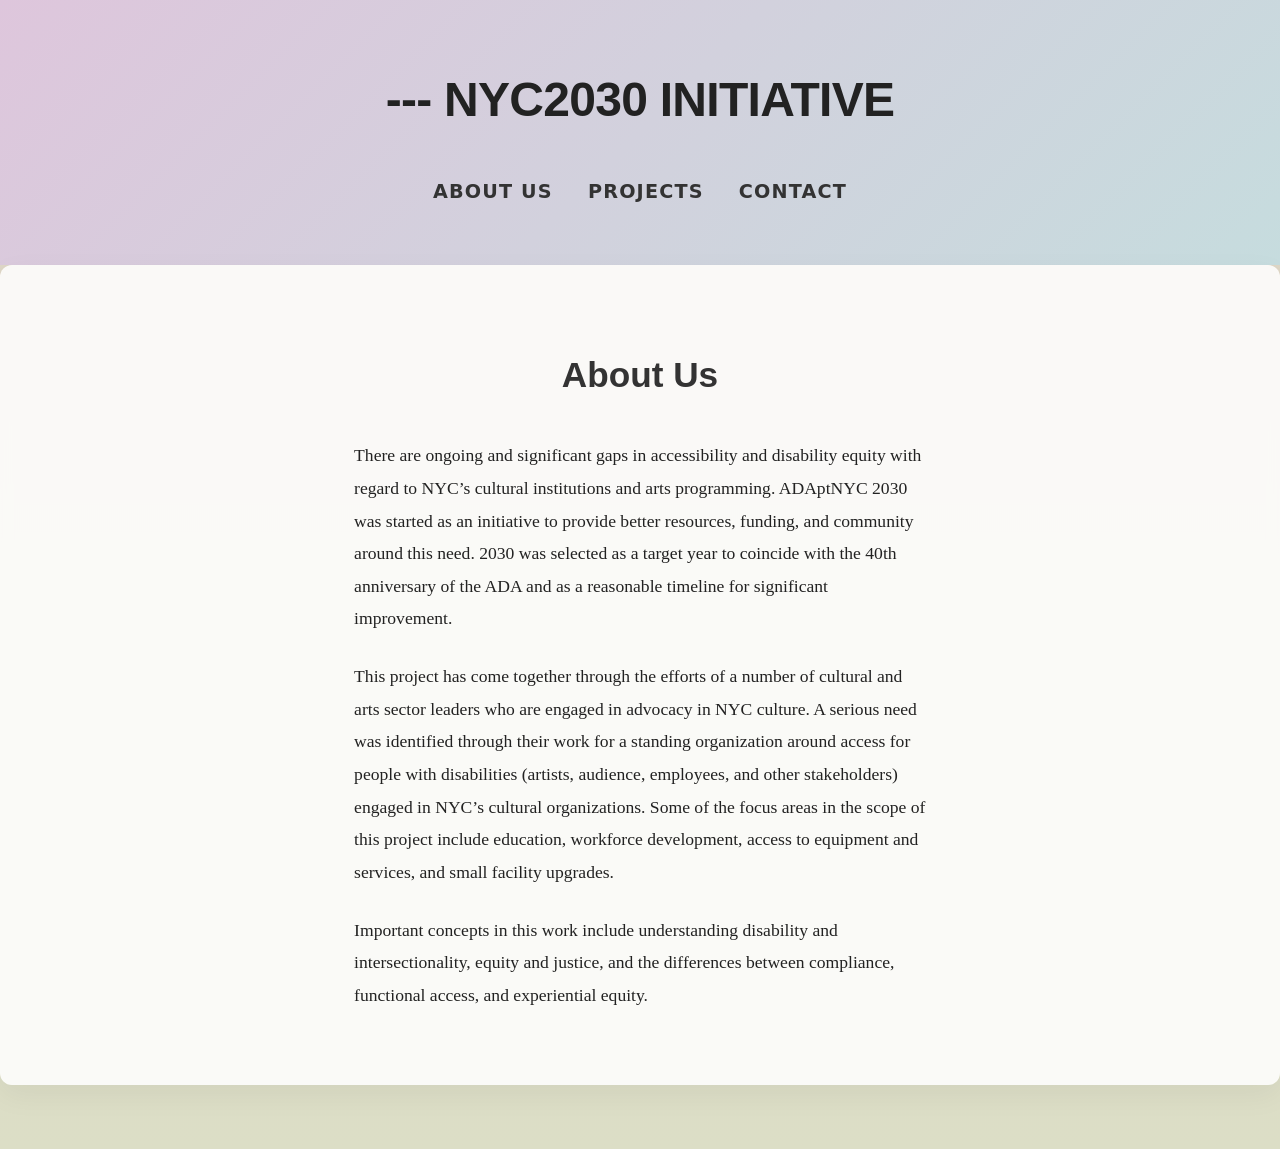
==== index.html @ 14501906 "Update index.html" ====
<!DOCTYPE html>
<html lang="en">
<head>
    <meta charset="UTF-8">
    <meta name="viewport" content="width=device-width, initial-scale=1.0">
    <title>IDM Github | ADAptNYC2030</title>
    <link rel="stylesheet" href="style.css">
    <link rel="icon" href="img/icon.png" type="image/png">
</head>

<body>

    <header>
        <h1> --- NYC2030 Initiative</h1>
        <nav>
        <ul>
        <li><a href="about.html">About Us</a></li>
        <li><a href="projects.html">Projects</a></li>
        <li><a href="contact.html">Contact</a></li>
        </ul>
    </nav>
</header>
<main>
 
<section aria-labelledby="about-heading">
    <h2 id="about-heading">About Us</h2>
    <p>There are ongoing and significant gaps in accessibility and disability equity with regard to NYC’s cultural institutions and arts programming. ADAptNYC 2030 was started as an initiative to provide better resources, funding, and community around this need. 2030 was selected as a target year to coincide with the 40th anniversary of the ADA and as a reasonable timeline for significant improvement. </p>
    <p>This project has come together through the efforts of a number of cultural and arts sector leaders who are engaged in advocacy in NYC culture. A serious need was identified through their work for a standing organization around access for people with disabilities (artists, audience, employees, and other stakeholders) engaged in NYC’s cultural organizations. Some of the focus areas in the scope of this project include education, workforce development, access to equipment and services, and small facility upgrades.</p> 
    <p>Important concepts in this work include understanding disability and intersectionality, equity and justice, and the differences between compliance, functional access, and experiential equity. </p>
</section>

</main>
</body>
</html>
---- style.css ----
html {
    font-size: 100%;
}

body { 
    font-family: "Libre Baskerville", Georgia, serif;
    margin: 0;
    padding: 0;
    background: linear-gradient(to bottom, #DED4C6, #DCDEC6);
    color: #222222;
    line-height: 1.85;
    font-size: 1.08rem;
    -webkit-font-smoothing: antialiased;
    text-rendering: optimizeLegibility;
}

* {
    box-sizing: border-box;
}

/* headers */
header {
    background: linear-gradient(135deg, #DEC6DC, #C6DCDE);
    padding: 3.5rem 1.5rem;
    text-align: center;
    position: sticky;
    top: 0;
}

header h1 {
    font-family: "Poppins", "Segoe UI", sans-serif;
    font-size: 3rem;
    font-weight: 800; 
    letter-spacing: -0.015em;
    margin: 0;
    text-transform: uppercase;
}

/* nav */
nav ul {
    padding: 1.8rem 0 0 0;
    list-style: none;
    display: flex;
    flex-wrap: wrap;
    justify-content: center;
    gap: 2.2rem;
    margin: 0;
}

nav a {
    font-family: system-ui, sans-serif;
    font-size: 1.2rem;
    font-weight: 600;
    letter-spacing: 0.06em;
    text-transform: uppercase;
    text-decoration: none;
    color: #333333;
    position: relative;
    padding: 0.3rem 0; 
}

/* container */
.container {
    max-width: 60rem;
    margin: 5rem auto;
    padding: 0 2rem;
}

/* sections*/
section {
    background-color: rgba(255, 255, 255, 0.85);
    backdrop-filter: blur(6px);
    padding: 3rem;
    margin-bottom: 4rem;
    border-radius: 12px;
    box-shadow: 0 10px 30px rgba(0, 0, 0, 0.05);
}

/* headings */
h2 {
    font-family: "Poppins", "Segoe UI", sans-serif;
    font-size: 2.2rem;
    font-weight: 600;
    margin-bottom: 1.2rem;
    color: #333333;
}

h3 {
    font-family: system-ui, sans-serif;
    font-size: 1.2rem;
    font-weight: 600;
    margin-top: 2rem;
    color: #555555;
    letter-spacing: 0.02em;
}

p {
    max-width: 65ch;
    margin: 0 auto 1.6rem auto; /* centers text block */
    font-size: 1.1rem;
}

h2 {
    text-align: center;
    margin-bottom: 2rem;
}
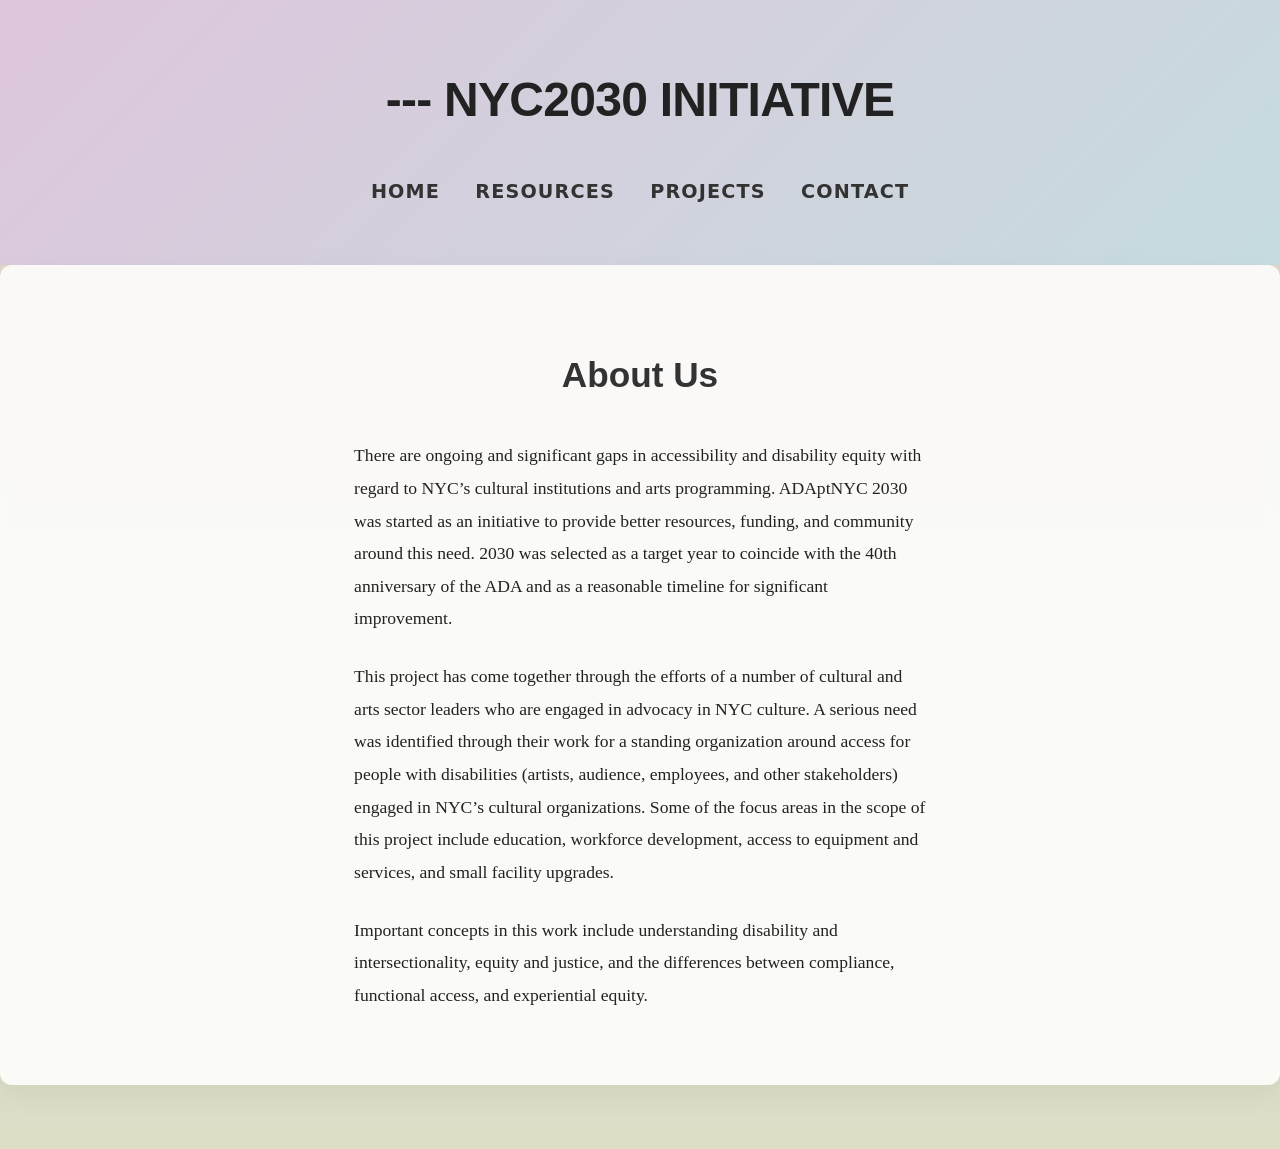
==== commit c92fb33b: "Update index.html" ====
--- a/index.html
+++ b/index.html
@@ -14,9 +14,10 @@
         <h1> --- NYC2030 Initiative</h1>
         <nav>
         <ul>
-        <li><a href="about.html">About Us</a></li>
-        <li><a href="projects.html">Projects</a></li>
-        <li><a href="contact.html">Contact</a></li>
+            <li><a href="index.html">Home</a></li>
+            <li><a href="resources.html">Resources</a></li>
+            <li><a href="projects.html">Projects</a></li>
+            <li><a href="contact.html">Contact</a></li>
         </ul>
     </nav>
 </header>
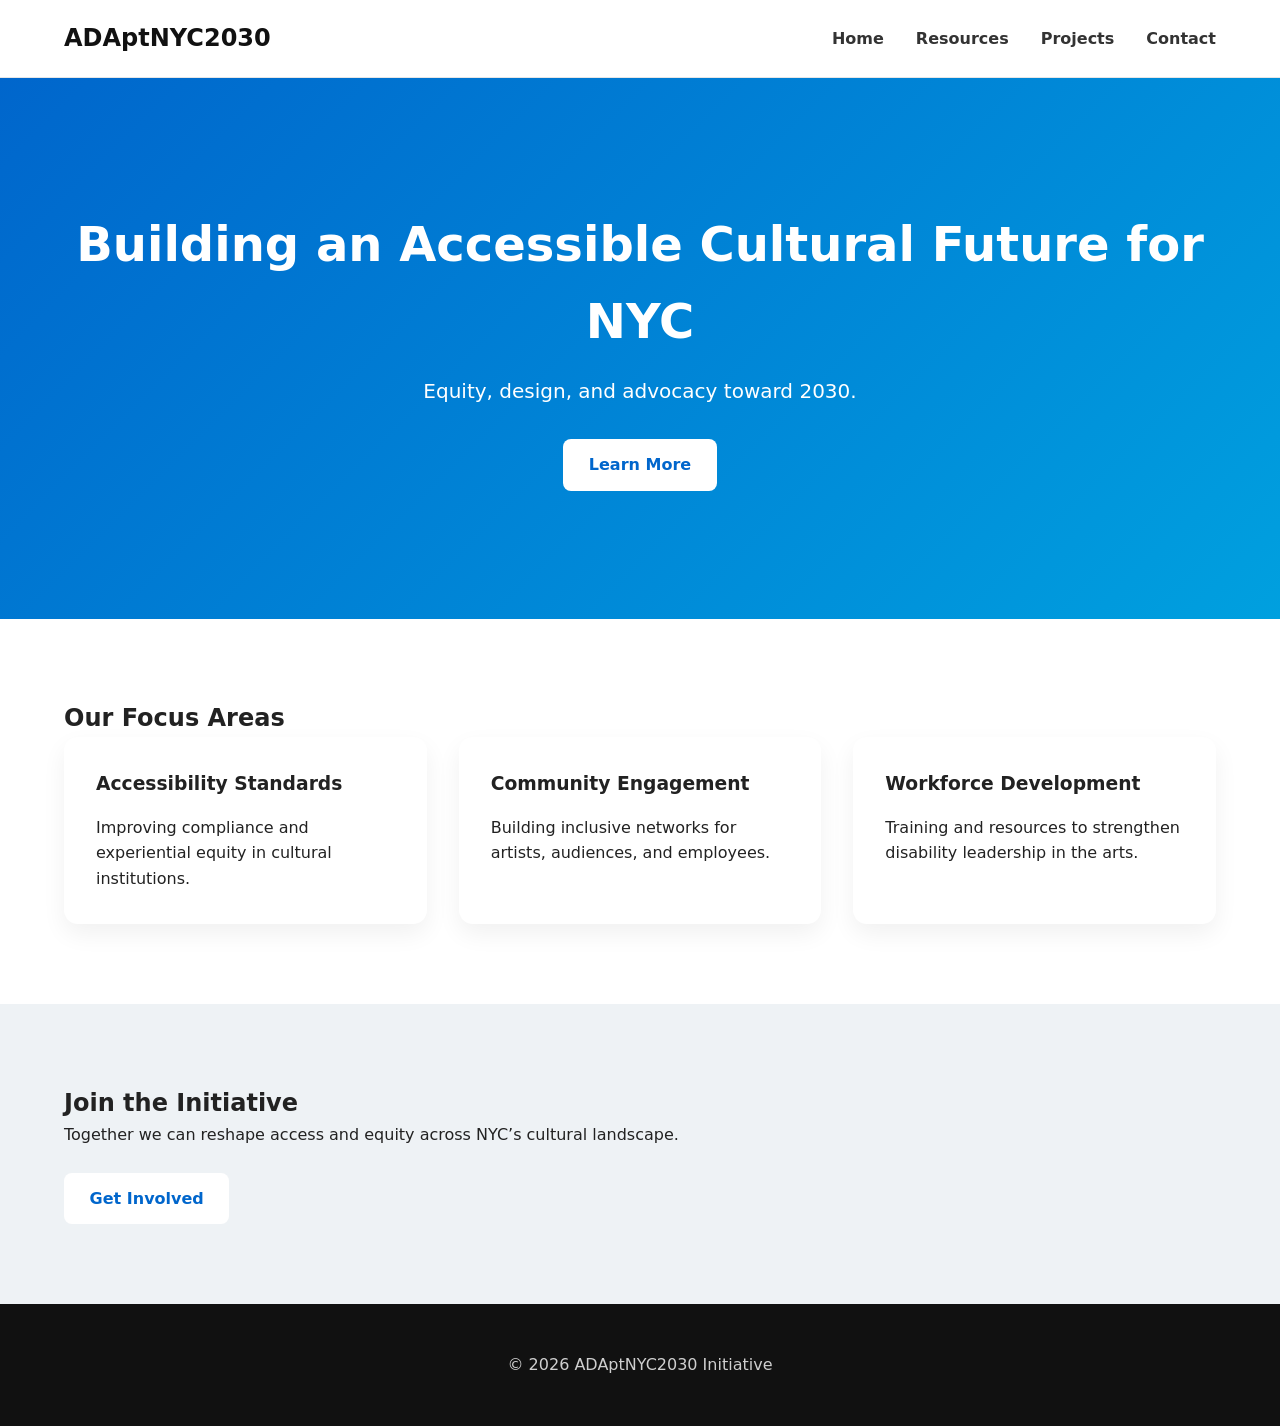
==== commit 24de9842: "Update index.html" ====
--- a/index.html
+++ b/index.html
@@ -1,35 +1,70 @@
 <!DOCTYPE html>
 <html lang="en">
 <head>
-    <meta charset="UTF-8">
-    <meta name="viewport" content="width=device-width, initial-scale=1.0">
-    <title>IDM Github | ADAptNYC2030</title>
-    <link rel="stylesheet" href="style.css">
-    <link rel="icon" href="img/icon.png" type="image/png">
+<meta charset="UTF-8">
+<meta name="viewport" content="width=device-width, initial-scale=1.0">
+<title>ADAptNYC2030</title>
+<link rel="stylesheet" href="style.css">
 </head>
 
 <body>
 
-    <header>
-        <h1> --- NYC2030 Initiative</h1>
-        <nav>
-        <ul>
-            <li><a href="index.html">Home</a></li>
-            <li><a href="resources.html">Resources</a></li>
-            <li><a href="projects.html">Projects</a></li>
-            <li><a href="contact.html">Contact</a></li>
-        </ul>
+<header class="site-header">
+  <div class="container header-inner">
+    <a href="index.html" class="logo">ADAptNYC2030</a>
+    <nav>
+      <ul class="nav-list">
+        <li><a href="index.html">Home</a></li>
+        <li><a href="resources.html">Resources</a></li>
+        <li><a href="projects.html">Projects</a></li>
+        <li><a href="contact.html">Contact</a></li>
+      </ul>
     </nav>
+  </div>
 </header>
-<main>
- 
-<section aria-labelledby="about-heading">
-    <h2 id="about-heading">About Us</h2>
-    <p>There are ongoing and significant gaps in accessibility and disability equity with regard to NYC’s cultural institutions and arts programming. ADAptNYC 2030 was started as an initiative to provide better resources, funding, and community around this need. 2030 was selected as a target year to coincide with the 40th anniversary of the ADA and as a reasonable timeline for significant improvement. </p>
-    <p>This project has come together through the efforts of a number of cultural and arts sector leaders who are engaged in advocacy in NYC culture. A serious need was identified through their work for a standing organization around access for people with disabilities (artists, audience, employees, and other stakeholders) engaged in NYC’s cultural organizations. Some of the focus areas in the scope of this project include education, workforce development, access to equipment and services, and small facility upgrades.</p> 
-    <p>Important concepts in this work include understanding disability and intersectionality, equity and justice, and the differences between compliance, functional access, and experiential equity. </p>
+
+<section class="hero">
+  <div class="container">
+    <h1>Building an Accessible Cultural Future for NYC</h1>
+    <p>Equity, design, and advocacy toward 2030.</p>
+    <a href="about.html" class="btn">Learn More</a>
+  </div>
 </section>
 
-</main>
+<section class="section section-light">
+  <div class="container">
+    <h2>Our Focus Areas</h2>
+    <div class="cards">
+      <div class="card">
+        <h3>Accessibility Standards</h3>
+        <p>Improving compliance and experiential equity in cultural institutions.</p>
+      </div>
+      <div class="card">
+        <h3>Community Engagement</h3>
+        <p>Building inclusive networks for artists, audiences, and employees.</p>
+      </div>
+      <div class="card">
+        <h3>Workforce Development</h3>
+        <p>Training and resources to strengthen disability leadership in the arts.</p>
+      </div>
+    </div>
+  </div>
+</section>
+
+<section class="section section-muted">
+  <div class="container">
+    <h2>Join the Initiative</h2>
+    <p>Together we can reshape access and equity across NYC’s cultural landscape.</p>
+    <br>
+    <a href="contact.html" class="btn">Get Involved</a>
+  </div>
+</section>
+
+<footer class="footer">
+  <div class="container">
+    <p>&copy; 2026 ADAptNYC2030 Initiative</p>
+  </div>
+</footer>
+
 </body>
 </html>
--- a/style.css
+++ b/style.css
@@ -1,106 +1,164 @@
-html {
-    font-size: 100%;
+/* Reset */
+* {
+    box-sizing: border-box;
+    margin: 0;
+    padding: 0;
 }
 
-body { 
-    font-family: "Libre Baskerville", Georgia, serif;
-    margin: 0;
-    padding: 0;
-    background: linear-gradient(to bottom, #DED4C6, #DCDEC6);
-    color: #222222;
-    line-height: 1.85;
-    font-size: 1.08rem;
-    -webkit-font-smoothing: antialiased;
-    text-rendering: optimizeLegibility;
+body {
+    font-family: "Poppins", system-ui, sans-serif;
+    line-height: 1.6;
+    color: #222;
+    background: #f6f7f9;
 }
 
-* {
-    box-sizing: border-box;
+/* Layout */
+.container {
+    width: 90%;
+    max-width: 1200px;
+    margin: 0 auto;
 }
 
-/* headers */
-header {
-    background: linear-gradient(135deg, #DEC6DC, #C6DCDE);
-    padding: 3.5rem 1.5rem;
-    text-align: center;
+.section {
+    padding: 5rem 0;
+}
+
+.section-light {
+    background: #ffffff;
+}
+
+.section-muted {
+    background: #eef2f5;
+}
+
+/* Header */
+.site-header {
+    background: white;
+    border-bottom: 1px solid #e6e6e6;
     position: sticky;
     top: 0;
+    z-index: 1000;
 }
 
-header h1 {
-    font-family: "Poppins", "Segoe UI", sans-serif;
-    font-size: 3rem;
-    font-weight: 800; 
-    letter-spacing: -0.015em;
-    margin: 0;
-    text-transform: uppercase;
+.header-inner {
+    display: flex;
+    justify-content: space-between;
+    align-items: center;
+    padding: 1.2rem 0;
 }
 
-/* nav */
-nav ul {
-    padding: 1.8rem 0 0 0;
+.logo {
+    font-weight: 700;
+    font-size: 1.5rem;
+    text-decoration: none;
+    color: #111;
+}
+
+.nav-list {
     list-style: none;
     display: flex;
-    flex-wrap: wrap;
-    justify-content: center;
-    gap: 2.2rem;
-    margin: 0;
+    gap: 2rem;
 }
 
-nav a {
-    font-family: system-ui, sans-serif;
-    font-size: 1.2rem;
+.nav-list a {
+    text-decoration: none;
+    color: #333;
     font-weight: 600;
-    letter-spacing: 0.06em;
-    text-transform: uppercase;
-    text-decoration: none;
-    color: #333333;
-    position: relative;
-    padding: 0.3rem 0; 
 }
 
-/* container */
-.container {
-    max-width: 60rem;
-    margin: 5rem auto;
-    padding: 0 2rem;
+.nav-list a:hover {
+    color: #0066cc;
 }
 
-/* sections*/
-section {
-    background-color: rgba(255, 255, 255, 0.85);
-    backdrop-filter: blur(6px);
-    padding: 3rem;
-    margin-bottom: 4rem;
-    border-radius: 12px;
-    box-shadow: 0 10px 30px rgba(0, 0, 0, 0.05);
+/* Hero */
+.hero {
+    background: linear-gradient(135deg, #0066cc, #00a0df);
+    color: white;
+    text-align: center;
+    padding: 8rem 0;
 }
 
-/* headings */
-h2 {
-    font-family: "Poppins", "Segoe UI", sans-serif;
-    font-size: 2.2rem;
-    font-weight: 600;
-    margin-bottom: 1.2rem;
-    color: #333333;
+.hero h1 {
+    font-size: 3rem;
+    margin-bottom: 1rem;
 }
 
-h3 {
-    font-family: system-ui, sans-serif;
-    font-size: 1.2rem;
-    font-weight: 600;
-    margin-top: 2rem;
-    color: #555555;
-    letter-spacing: 0.02em;
+.hero p {
+    font-size: 1.25rem;
+    margin-bottom: 2rem;
 }
 
-p {
-    max-width: 65ch;
-    margin: 0 auto 1.6rem auto; /* centers text block */
-    font-size: 1.1rem;
+/* Buttons */
+.btn {
+    display: inline-block;
+    background: white;
+    color: #0066cc;
+    padding: .8rem 1.6rem;
+    border-radius: 8px;
+    font-weight: 600;
+    text-decoration: none;
+    transition: 0.2s ease;
 }
 
-h2 {
+.btn:hover {
+    background: #e6f0ff;
+}
+
+/* Cards */
+.cards {
+    display: flex;
+    gap: 2rem;
+    flex-wrap: wrap;
+}
+
+.card {
+    background: white;
+    padding: 2rem;
+    border-radius: 14px;
+    box-shadow: 0 10px 25px rgba(0,0,0,0.06);
+    flex: 1 1 300px;
+}
+
+.card h3 {
+    margin-bottom: 1rem;
+}
+
+/* Page Headers */
+.page-hero {
+    background: #0066cc;
+    color: white;
     text-align: center;
-    margin-bottom: 2rem;
+    padding: 4rem 0;
 }
+
+.page-hero h1 {
+    font-size: 2.5rem;
+}
+
+/* Footer */
+.footer {
+    background: #111;
+    color: white;
+    padding: 3rem 0;
+    text-align: center;
+}
+
+.footer p {
+    opacity: 0.8;
+}
+
+/* Responsive */
+@media (max-width: 768px) {
+    .nav-list {
+        gap: 1rem;
+        font-size: 0.9rem;
+    }
+
+    .hero h1 {
+        font-size: 2.2rem;
+    }
+
+    .cards {
+        flex-direction: column;
+    }
+}
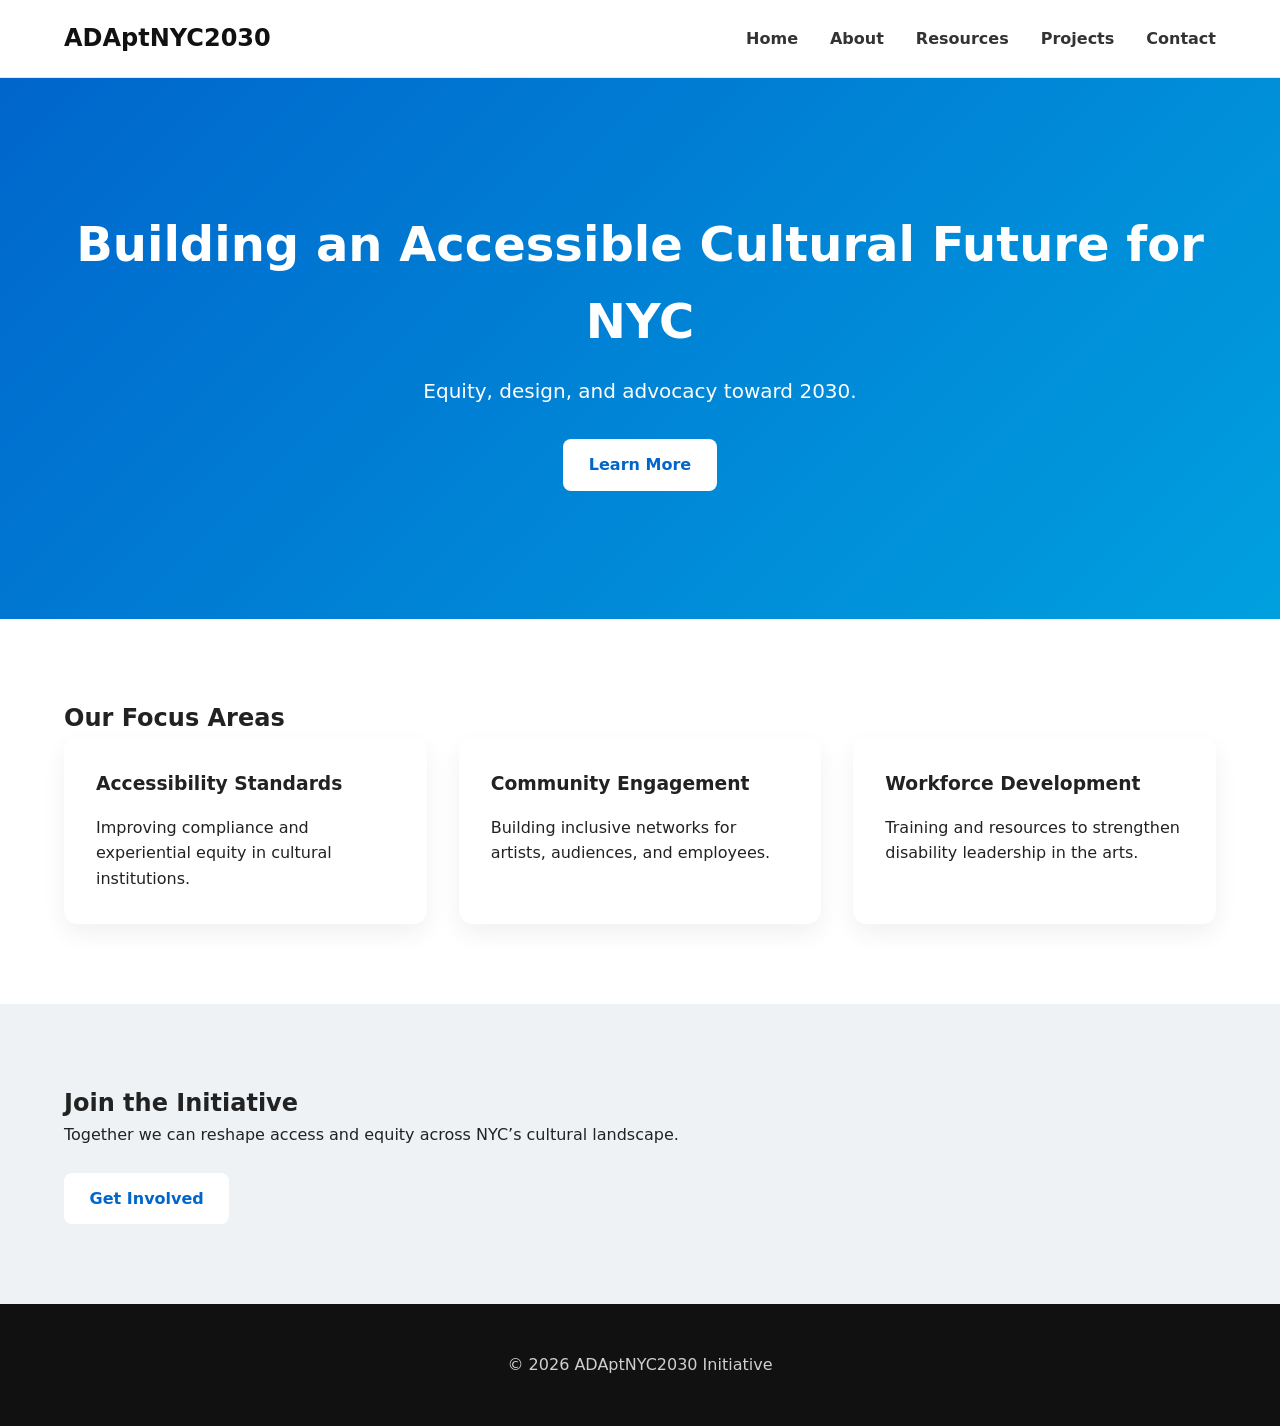
==== commit 2f47cde6: "Update index.html" ====
--- a/index.html
+++ b/index.html
@@ -15,6 +15,7 @@
     <nav>
       <ul class="nav-list">
         <li><a href="index.html">Home</a></li>
+        <li><a href="about.html">About</a></li>
         <li><a href="resources.html">Resources</a></li>
         <li><a href="projects.html">Projects</a></li>
         <li><a href="contact.html">Contact</a></li>
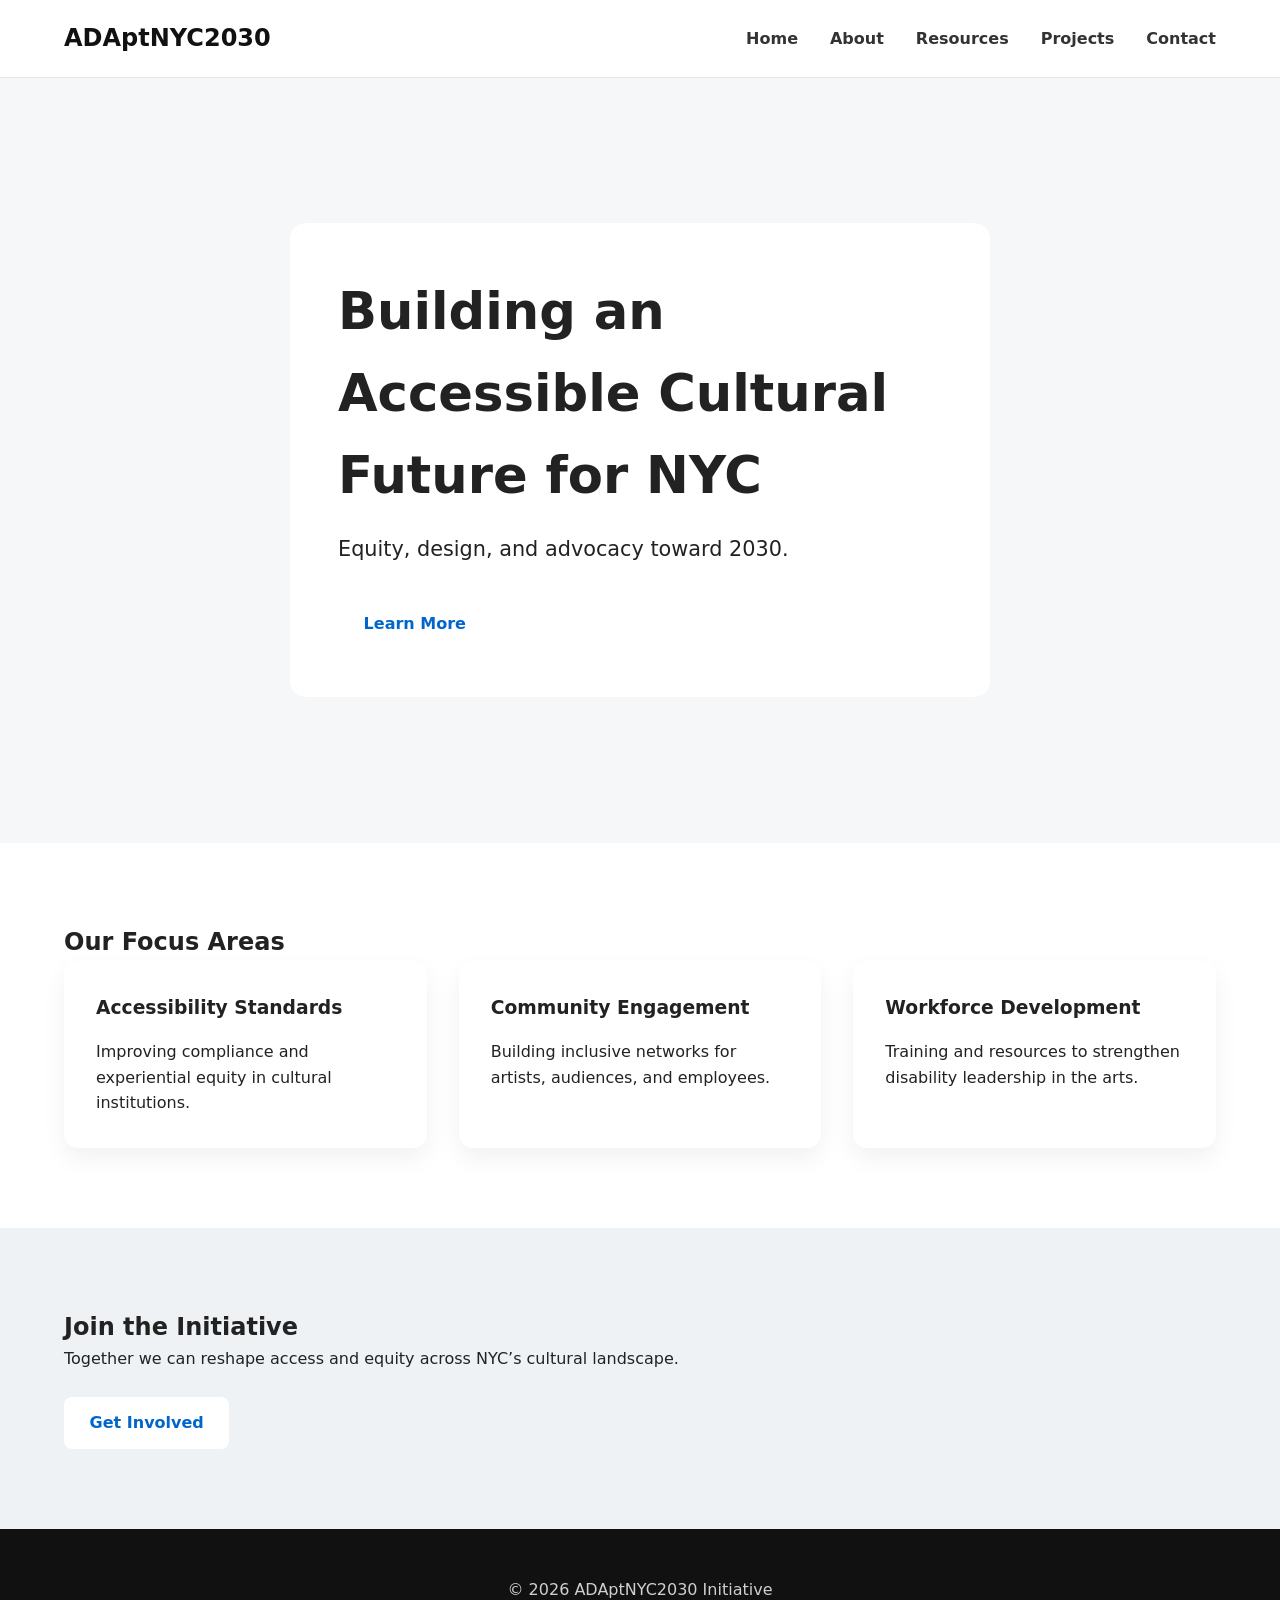
==== commit e3a7967b: "Update index.html" ====
--- a/index.html
+++ b/index.html
@@ -25,10 +25,12 @@
 </header>
 
 <section class="hero">
-  <div class="container">
-    <h1>Building an Accessible Cultural Future for NYC</h1>
-    <p>Equity, design, and advocacy toward 2030.</p>
-    <a href="about.html" class="btn">Learn More</a>
+  <div class="hero-overlay">
+    <div class="container hero-content">
+      <h1>Building an Accessible Cultural Future for NYC</h1>
+      <p>Equity, design, and advocacy toward 2030.</p>
+      <a href="about.html" class="btn">Learn More</a>
+    </div>
   </div>
 </section>
 
--- a/style.css
+++ b/style.css
@@ -72,19 +72,39 @@
 
 /* Hero */
 .hero {
-    background: linear-gradient(135deg, #0066cc, #00a0df);
-    color: white;
-    text-align: center;
-    padding: 8rem 0;
+    background-image: url("img/hero.jpg");
+    background-size: cover;
+    background-position: center;
+    background-repeat: no-repeat;
+    position: relative;
+    min-height: 85vh;
+    display: flex;
+    align-items: center;
+}
+
+.hero-overlay {
+    display: flex;
+    align-items: center;
+    width: 100%;
+    padding: 6rem 0;
+}
+
+.hero-content {
+    background: white;
+    padding: 3rem;
+    border-radius: 16px;
+    max-width: 700px;
+    margin: 0 auto;
+    color: #222;
 }
 
 .hero h1 {
-    font-size: 3rem;
+    font-size: 3.2rem;
     margin-bottom: 1rem;
 }
 
 .hero p {
-    font-size: 1.25rem;
+    font-size: 1.3rem;
     margin-bottom: 2rem;
 }
 
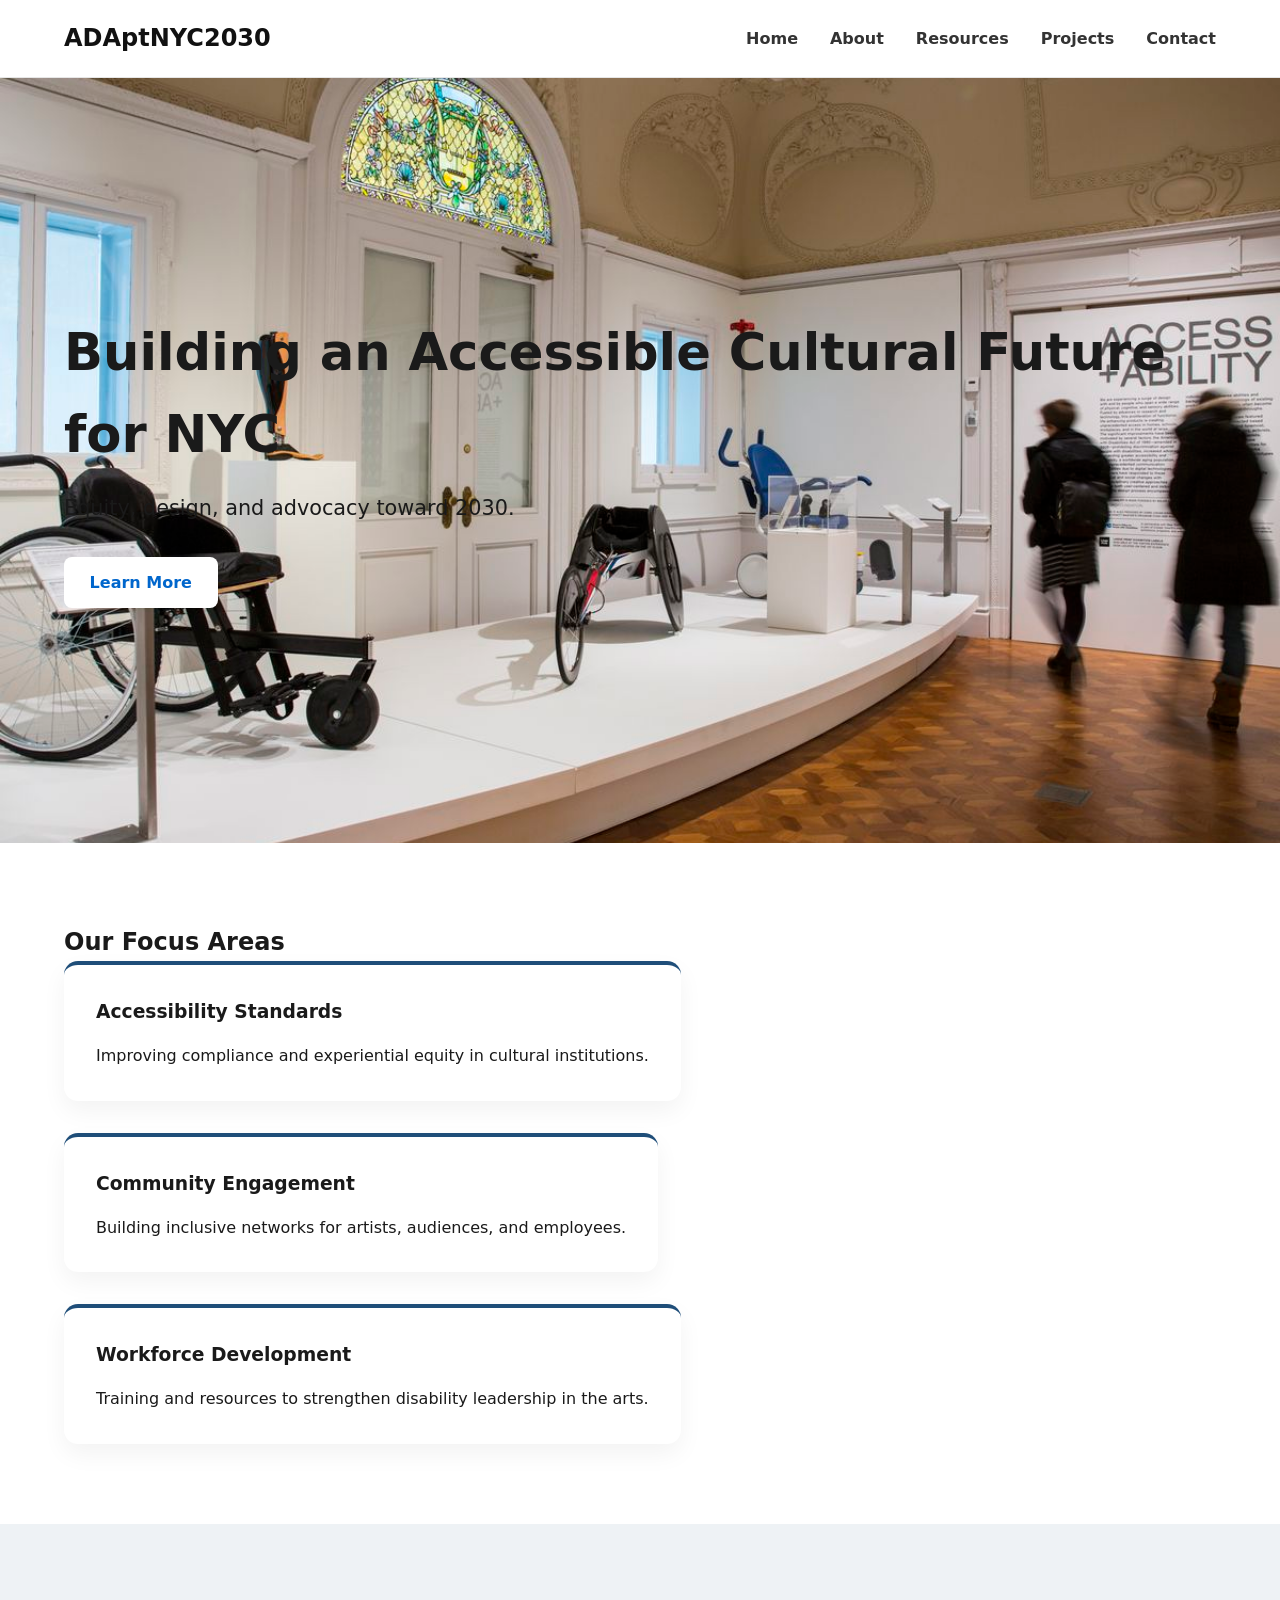
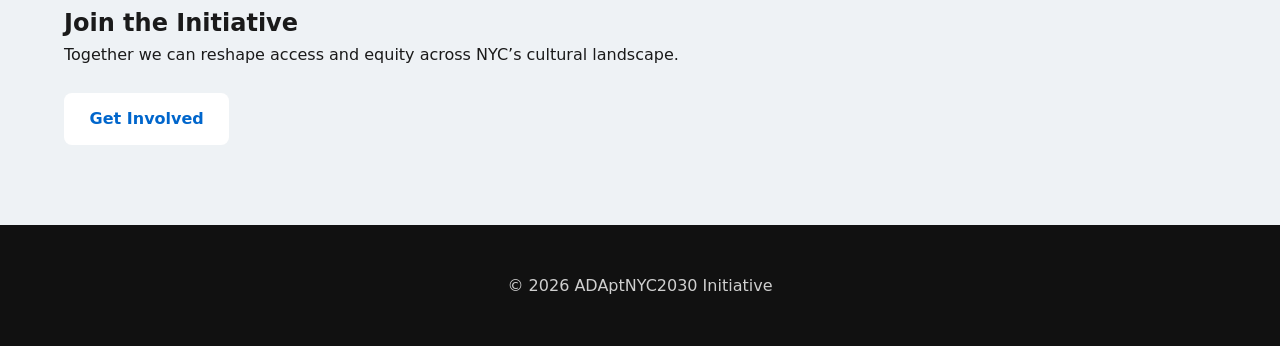
==== commit c455e240: "Update index.html" ====
--- a/index.html
+++ b/index.html
@@ -25,14 +25,13 @@
 </header>
 
 <section class="hero">
-  <div class="hero-overlay">
-    <div class="container hero-content">
-      <h1>Building an Accessible Cultural Future for NYC</h1>
-      <p>Equity, design, and advocacy toward 2030.</p>
-      <a href="about.html" class="btn">Learn More</a>
-    </div>
+  <div class="container">
+    <h1>Building an Accessible Cultural Future for NYC</h1>
+    <p>Equity, design, and advocacy toward 2030.</p>
+    <a href="about.html" class="btn">Learn More</a>
   </div>
 </section>
+
 
 <section class="section section-light">
   <div class="container">
--- a/style.css
+++ b/style.css
@@ -1,4 +1,11 @@
-/* Reset */
+:root {
+    --primary: #1F4E79;        /* deep accessible blue */
+    --primary-light: #2E6DA4;
+    --accent: #E3645A;         /* warm coral accent */
+    --background: #F4F7FA;
+    --muted: #E8EEF3;
+    --text-dark: #1A1A1A;
+}
 * {
     box-sizing: border-box;
     margin: 0;
@@ -9,7 +16,8 @@
     font-family: "Poppins", system-ui, sans-serif;
     line-height: 1.6;
     color: #222;
-    background: #f6f7f9;
+    background: var(--background);
+    color: var(--text-dark);
 }
 
 /* Layout */
@@ -72,7 +80,7 @@
 
 /* Hero */
 .hero {
-    background-image: url("img/hero.jpg");
+    background-image: url("hero.jpg");
     background-size: cover;
     background-position: center;
     background-repeat: no-repeat;
@@ -135,8 +143,8 @@
     background: white;
     padding: 2rem;
     border-radius: 14px;
-    box-shadow: 0 10px 25px rgba(0,0,0,0.06);
-    flex: 1 1 300px;
+    box-shadow: 0 10px 25px rgba(0,0,0,0.05);
+    border-top: 4px solid var(--primary);
 }
 
 .card h3 {
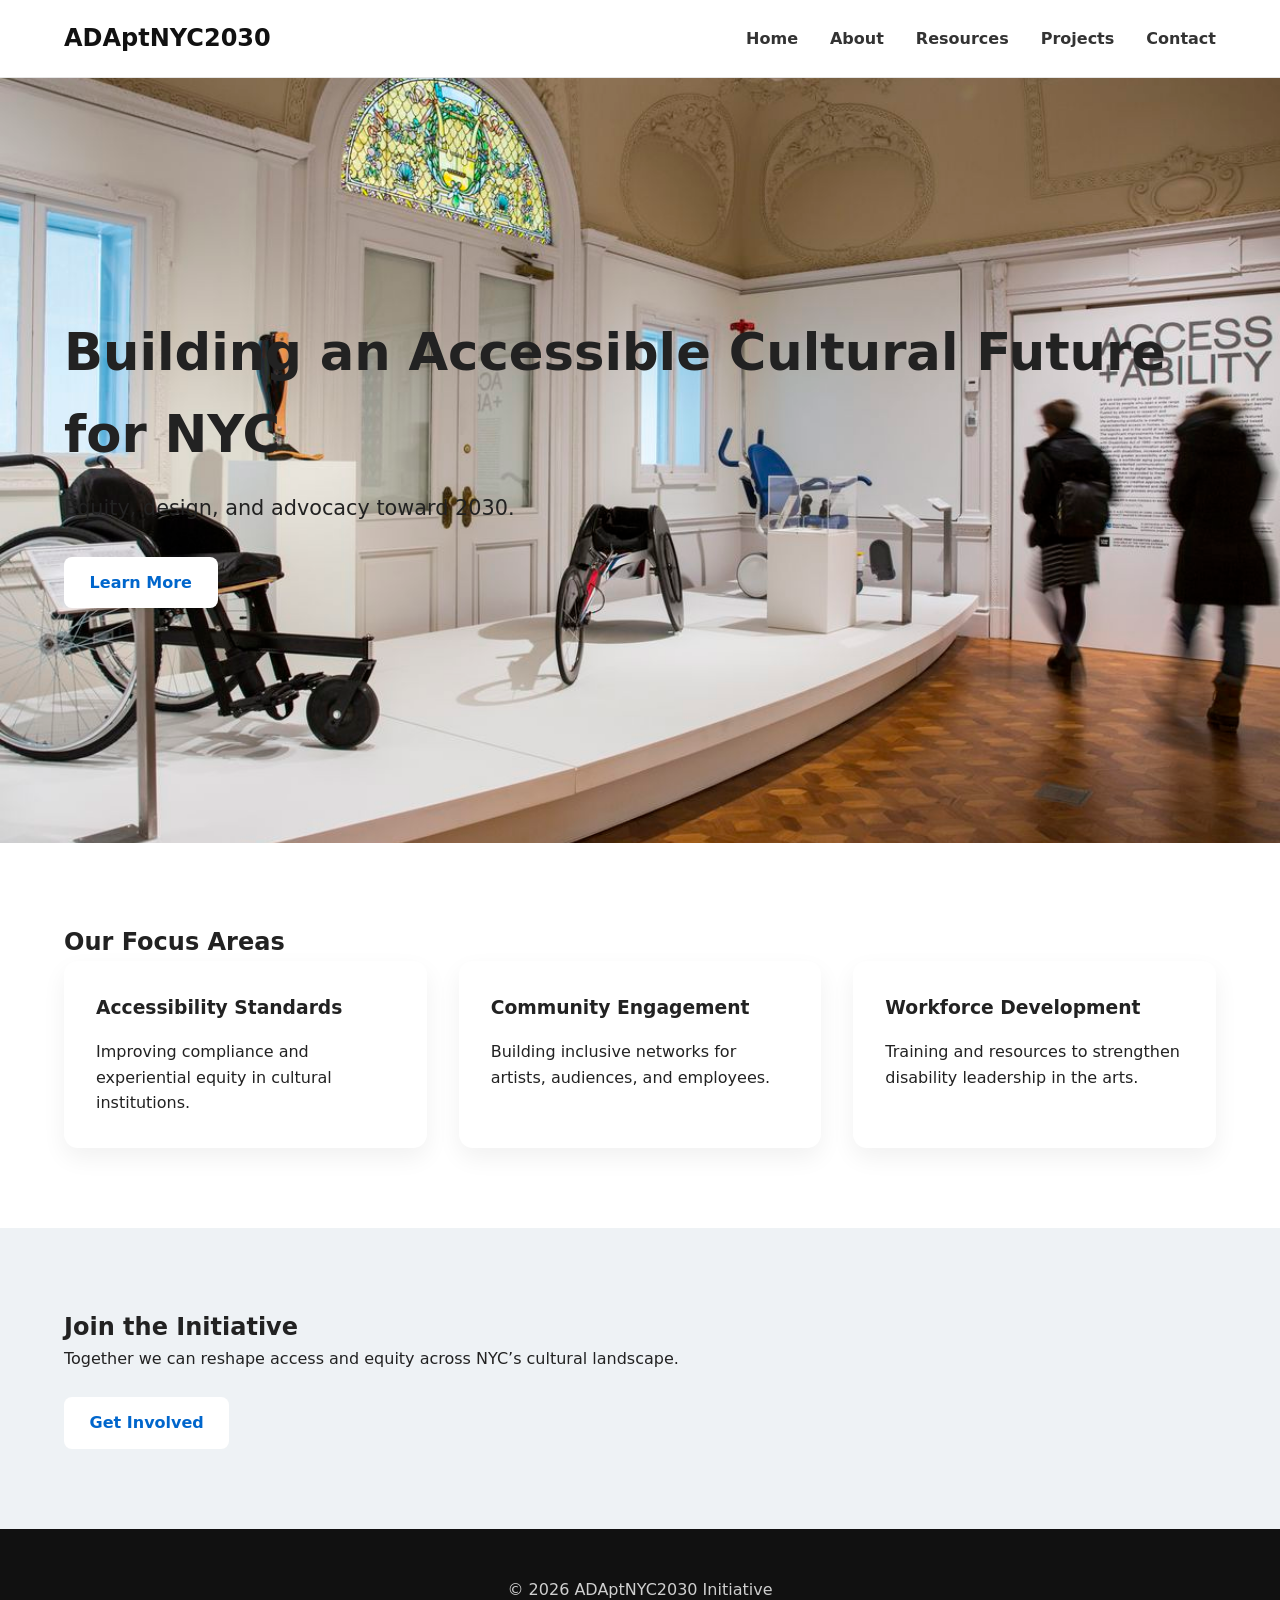
==== commit 15d9d653: "Update index.html" ====
--- a/index.html
+++ b/index.html
@@ -24,14 +24,13 @@
   </div>
 </header>
 
-<section class="hero">
-  <div class="container">
-    <h1>Building an Accessible Cultural Future for NYC</h1>
-    <p>Equity, design, and advocacy toward 2030.</p>
-    <a href="about.html" class="btn">Learn More</a>
-  </div>
+<section class="hero">  
+  <div class="container hero-card">  
+    <h1>Building an Accessible Cultural Future for NYC</h1>  
+    <p>Equity, design, and advocacy toward 2030.</p>  
+    <a href="about.html" class="btn">Learn More</a>  
+  </div>  
 </section>
-
 
 <section class="section section-light">
   <div class="container">
--- a/style.css
+++ b/style.css
@@ -1,11 +1,4 @@
-:root {
-    --primary: #1F4E79;        /* deep accessible blue */
-    --primary-light: #2E6DA4;
-    --accent: #E3645A;         /* warm coral accent */
-    --background: #F4F7FA;
-    --muted: #E8EEF3;
-    --text-dark: #1A1A1A;
-}
+/* Reset */
 * {
     box-sizing: border-box;
     margin: 0;
@@ -16,8 +9,7 @@
     font-family: "Poppins", system-ui, sans-serif;
     line-height: 1.6;
     color: #222;
-    background: var(--background);
-    color: var(--text-dark);
+    background: #f6f7f9;
 }
 
 /* Layout */
@@ -143,8 +135,8 @@
     background: white;
     padding: 2rem;
     border-radius: 14px;
-    box-shadow: 0 10px 25px rgba(0,0,0,0.05);
-    border-top: 4px solid var(--primary);
+    box-shadow: 0 10px 25px rgba(0,0,0,0.06);
+    flex: 1 1 300px;
 }
 
 .card h3 {
@@ -190,3 +182,4 @@
         flex-direction: column;
     }
 }
+
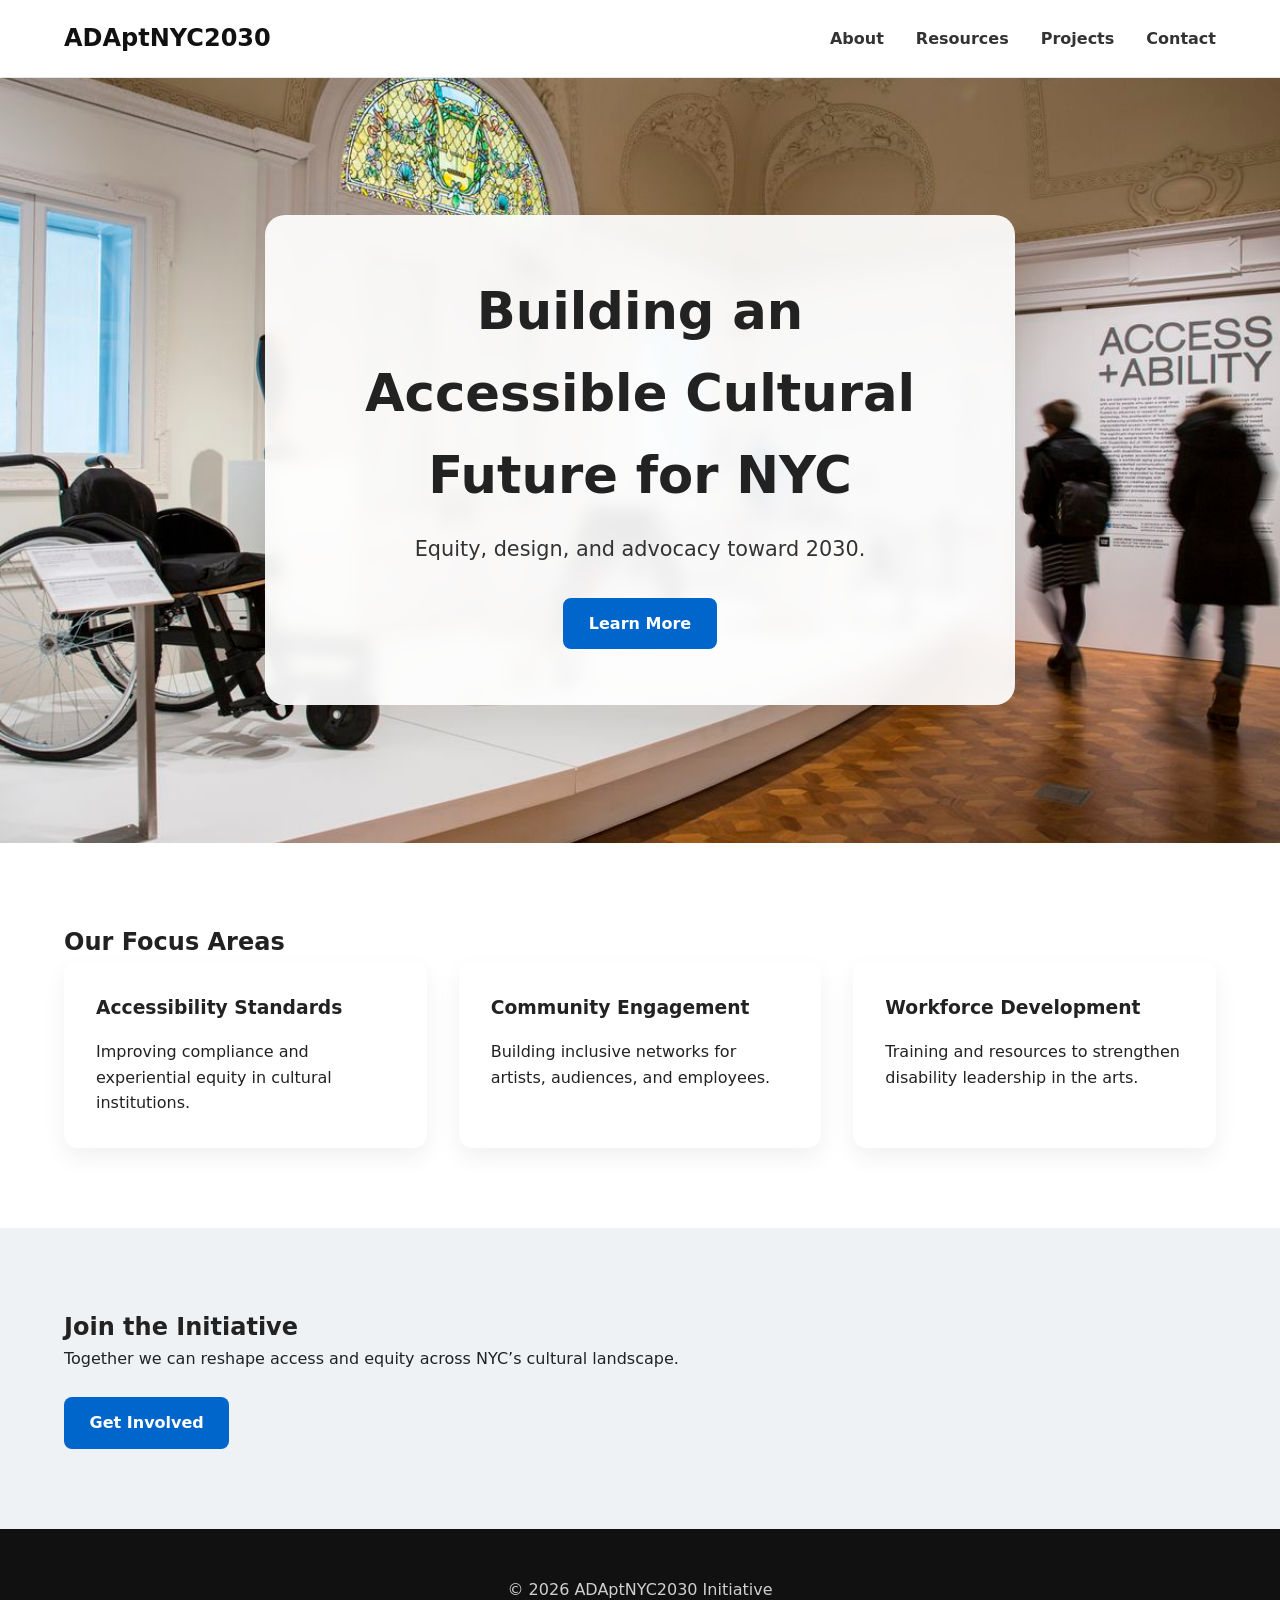
==== commit 0a253a11: "Update index.html" ====
--- a/index.html
+++ b/index.html
@@ -14,7 +14,6 @@
     <a href="index.html" class="logo">ADAptNYC2030</a>
     <nav>
       <ul class="nav-list">
-        <li><a href="index.html">Home</a></li>
         <li><a href="about.html">About</a></li>
         <li><a href="resources.html">Resources</a></li>
         <li><a href="projects.html">Projects</a></li>
--- a/style.css
+++ b/style.css
@@ -80,8 +80,32 @@
     min-height: 85vh;
     display: flex;
     align-items: center;
-}
-
+    justify-content: center;
+    padding: 4rem 0;
+}
+
+.hero-card {
+    background: rgba(255, 255, 255, 0.92);
+    backdrop-filter: blur(8px);
+    padding: 3.5rem;
+    border-radius: 20px;
+    max-width: 750px;
+    text-align: center;
+    box-shadow: 0 20px 40px rgba(0, 0, 0, 0.08);
+    border-top: 6px solid var(--accent);
+}
+
+.hero-card h1 {
+    font-size: 2.8rem;
+    margin-bottom: 1.2rem;
+    color: var(--primary);
+}
+
+.hero-card p {
+    font-size: 1.2rem;
+    margin-bottom: 2rem;
+    color: #333;
+}
 .hero-overlay {
     display: flex;
     align-items: center;
@@ -108,11 +132,11 @@
     margin-bottom: 2rem;
 }
 
-/* Buttons */
+/***** Buttons (Matching Page Hero Blue) *****/
 .btn {
     display: inline-block;
-    background: white;
-    color: #0066cc;
+    background: #0066cc; /* same blue as .page-hero */
+    color: #FFFFFF; /* WHITE text */
     padding: .8rem 1.6rem;
     border-radius: 8px;
     font-weight: 600;
@@ -121,7 +145,8 @@
 }
 
 .btn:hover {
-    background: #e6f0ff;
+    background: #0052a3; /* slightly darker shade for hover */
+    color:#FFFFFF;
 }
 
 /* Cards */
@@ -182,4 +207,3 @@
         flex-direction: column;
     }
 }
-
